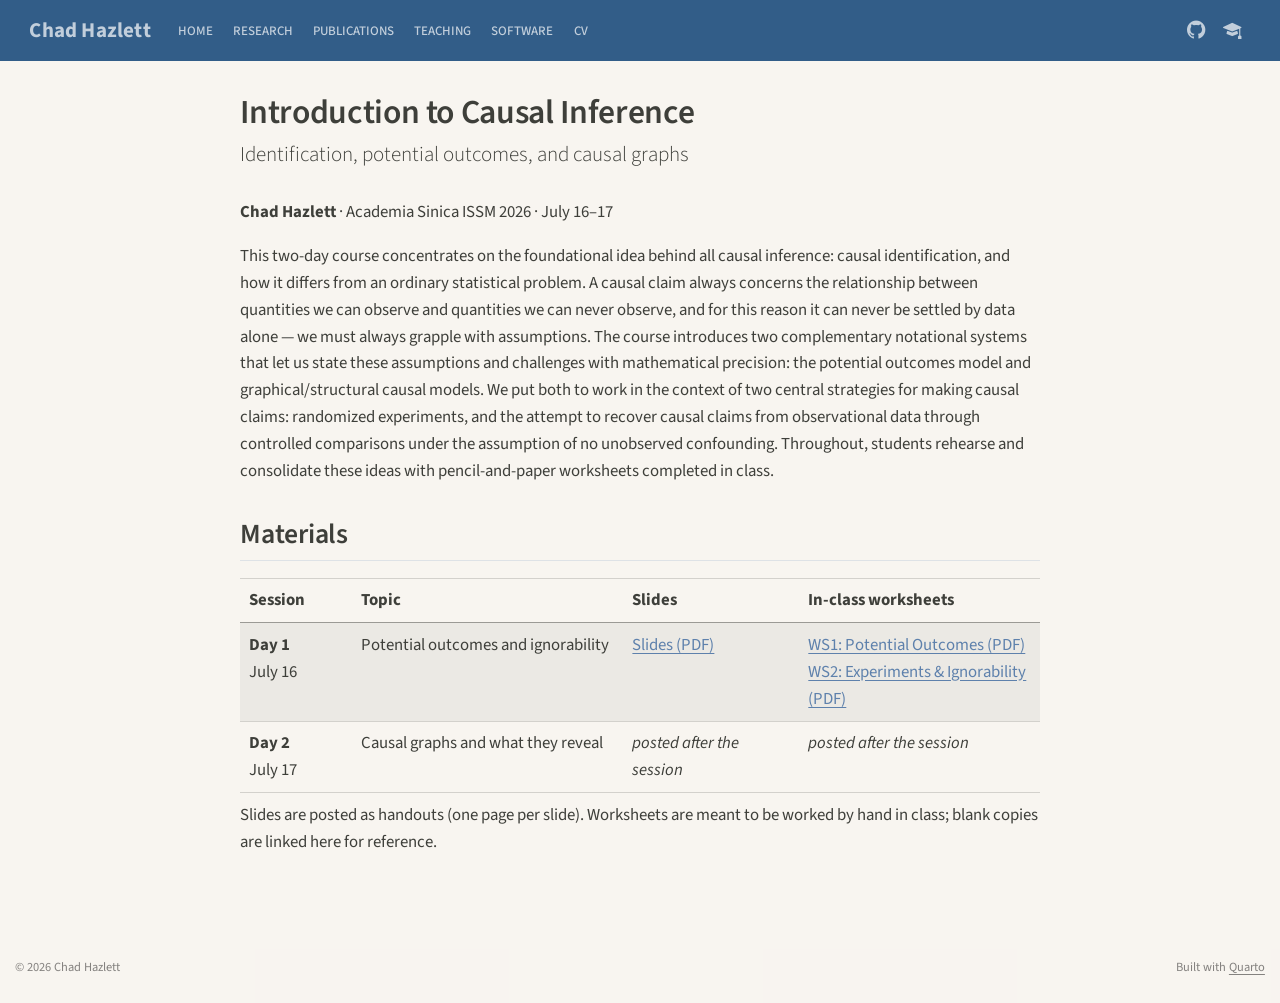
==== ISSM2026/index.html @ da1389f7 "Built site for gh-pages" ====
<!DOCTYPE html>
<html xmlns="http://www.w3.org/1999/xhtml" lang="en" xml:lang="en"><head>

<meta charset="utf-8">
<meta name="generator" content="quarto-1.9.38">

<meta name="viewport" content="width=device-width, initial-scale=1.0, user-scalable=yes">


<title>Introduction to Causal Inference – Chad Hazlett</title>
<style>
/* Default styles provided by pandoc.
** See https://pandoc.org/MANUAL.html#variables-for-html for config info.
*/
code{white-space: pre-wrap;}
span.smallcaps{font-variant: small-caps;}
div.columns{display: flex; gap: min(4vw, 1.5em);}
div.column{flex: auto; overflow-x: auto;}
div.hanging-indent{margin-left: 1.5em; text-indent: -1.5em;}
ul.task-list{list-style: none;}
ul.task-list li input[type="checkbox"] {
  width: 0.8em;
  margin: 0 0.8em 0.2em -1em; /* quarto-specific, see https://github.com/quarto-dev/quarto-cli/issues/4556 */ 
  vertical-align: middle;
}
</style>


<script src="../site_libs/quarto-nav/quarto-nav.js"></script>
<script src="../site_libs/quarto-nav/headroom.min.js"></script>
<script src="../site_libs/clipboard/clipboard.min.js"></script>
<script src="../site_libs/quarto-search/autocomplete.umd.js"></script>
<script src="../site_libs/quarto-search/fuse.min.js"></script>
<script src="../site_libs/quarto-search/quarto-search.js"></script>
<meta name="quarto:offset" content="../">
<link href="../assets/favicon.svg" rel="icon" type="image/svg+xml">
<script src="../site_libs/quarto-html/quarto.js" type="module"></script>
<script src="../site_libs/quarto-html/tabsets/tabsets.js" type="module"></script>
<script src="../site_libs/quarto-html/popper.min.js"></script>
<script src="../site_libs/quarto-html/tippy.umd.min.js"></script>
<script src="../site_libs/quarto-html/anchor.min.js"></script>
<link href="../site_libs/quarto-html/tippy.css" rel="stylesheet">
<link href="../site_libs/quarto-html/quarto-syntax-highlighting-15634bcf2e68342d4ad2dfa704d543f6.css" rel="stylesheet" id="quarto-text-highlighting-styles">
<script src="../site_libs/bootstrap/bootstrap.min.js"></script>
<link href="../site_libs/bootstrap/bootstrap-icons.css" rel="stylesheet">
<link href="../site_libs/bootstrap/bootstrap-825e820dcca35ba7382b4591555274e0.min.css" rel="stylesheet" append-hash="true" id="quarto-bootstrap" data-mode="light">
<script id="quarto-search-options" type="application/json">{
  "location": "navbar",
  "copy-button": false,
  "collapse-after": 3,
  "panel-placement": "end",
  "type": "overlay",
  "limit": 50,
  "keyboard-shortcut": [
    "f",
    "/",
    "s"
  ],
  "show-item-context": false,
  "language": {
    "search-no-results-text": "No results",
    "search-matching-documents-text": "matching documents",
    "search-copy-link-title": "Copy link to search",
    "search-hide-matches-text": "Hide additional matches",
    "search-more-match-text": "more match in this document",
    "search-more-matches-text": "more matches in this document",
    "search-clear-button-title": "Clear",
    "search-text-placeholder": "",
    "search-detached-cancel-button-title": "Cancel",
    "search-submit-button-title": "Submit",
    "search-label": "Search"
  }
}</script>
<style>html{ scroll-behavior: smooth; }</style>


<link rel="stylesheet" href="../styles/custom.scss">
</head>

<body class="nav-fixed fullcontent quarto-light">

<div id="quarto-search-results"></div>
  <header id="quarto-header" class="headroom fixed-top">
    <nav class="navbar navbar-expand-lg " data-bs-theme="dark">
      <div class="navbar-container container-fluid">
      <div class="navbar-brand-container mx-auto">
    <a class="navbar-brand" href="../index.html">
    <span class="navbar-title">Chad Hazlett</span>
    </a>
  </div>
          <button class="navbar-toggler" type="button" data-bs-toggle="collapse" data-bs-target="#navbarCollapse" aria-controls="navbarCollapse" role="menu" aria-expanded="false" aria-label="Toggle navigation" onclick="if (window.quartoToggleHeadroom) { window.quartoToggleHeadroom(); }">
  <span class="navbar-toggler-icon"></span>
</button>
          <div class="collapse navbar-collapse" id="navbarCollapse">
            <ul class="navbar-nav navbar-nav-scroll me-auto">
  <li class="nav-item">
    <a class="nav-link" href="../index.html"> 
<span class="menu-text">Home</span></a>
  </li>  
  <li class="nav-item">
    <a class="nav-link" href="../research.html"> 
<span class="menu-text">Research</span></a>
  </li>  
  <li class="nav-item">
    <a class="nav-link" href="../publications.html"> 
<span class="menu-text">Publications</span></a>
  </li>  
  <li class="nav-item">
    <a class="nav-link" href="../teaching.html"> 
<span class="menu-text">Teaching</span></a>
  </li>  
  <li class="nav-item">
    <a class="nav-link" href="../software.html"> 
<span class="menu-text">Software</span></a>
  </li>  
  <li class="nav-item">
    <a class="nav-link" href="../cv.html"> 
<span class="menu-text">CV</span></a>
  </li>  
</ul>
            <ul class="navbar-nav navbar-nav-scroll ms-auto">
  <li class="nav-item compact">
    <a class="nav-link" href="https://github.com/chadhazlett"> <i class="bi bi-github" role="img" aria-label="GitHub">
</i> 
<span class="menu-text"></span></a>
  </li>  
  <li class="nav-item compact">
    <a class="nav-link" href="https://scholar.google.com/citations?user=pbD0dGwAAAAJ"> <i class="bi bi-mortarboard-fill" role="img" aria-label="Google Scholar">
</i> 
<span class="menu-text"></span></a>
  </li>  
</ul>
          </div> <!-- /navcollapse -->
            <div class="quarto-navbar-tools">
</div>
      </div> <!-- /container-fluid -->
    </nav>
</header>
<!-- content -->
<div id="quarto-content" class="quarto-container page-columns page-rows-contents page-layout-article page-navbar">
<!-- sidebar -->
<!-- margin-sidebar -->
    
<!-- main -->
<main class="content" id="quarto-document-content">

<header id="title-block-header" class="quarto-title-block default">
<div class="quarto-title">
<h1 class="title">Introduction to Causal Inference</h1>
<p class="subtitle lead">Identification, potential outcomes, and causal graphs</p>
</div>



<div class="quarto-title-meta">

    
  
    
  </div>
  


</header>


<p><strong>Chad Hazlett</strong> · Academia Sinica ISSM 2026 · July 16–17</p>
<p>This two-day course concentrates on the foundational idea behind all causal inference: causal identification, and how it differs from an ordinary statistical problem. A causal claim always concerns the relationship between quantities we can observe and quantities we can never observe, and for this reason it can never be settled by data alone — we must always grapple with assumptions. The course introduces two complementary notational systems that let us state these assumptions and challenges with mathematical precision: the potential outcomes model and graphical/structural causal models. We put both to work in the context of two central strategies for making causal claims: randomized experiments, and the attempt to recover causal claims from observational data through controlled comparisons under the assumption of no unobserved confounding. Throughout, students rehearse and consolidate these ideas with pencil-and-paper worksheets completed in class.</p>
<section id="materials" class="level2">
<h2 class="anchored" data-anchor-id="materials">Materials</h2>
<table class="table-striped caption-top table">
<colgroup>
<col style="width: 14%">
<col style="width: 34%">
<col style="width: 22%">
<col style="width: 30%">
</colgroup>
<thead>
<tr class="header">
<th>Session</th>
<th>Topic</th>
<th>Slides</th>
<th>In-class worksheets</th>
</tr>
</thead>
<tbody>
<tr class="odd">
<td><strong>Day 1</strong> <br> July 16</td>
<td>Potential outcomes and ignorability</td>
<td><a href="ISSM2026_Day1_slides.pdf" target="_blank">Slides (PDF)</a></td>
<td><a href="ISSM2026_WS1_potential_outcomes.pdf" target="_blank">WS1: Potential Outcomes (PDF)</a> <br> <a href="ISSM2026_WS2_experiments_ignorability.pdf" target="_blank">WS2: Experiments &amp; Ignorability (PDF)</a></td>
</tr>
<tr class="even">
<td><strong>Day 2</strong> <br> July 17</td>
<td>Causal graphs and what they reveal</td>
<td><em>posted after the session</em></td>
<td><em>posted after the session</em></td>
</tr>
</tbody>
</table>
<p>Slides are posted as handouts (one page per slide). Worksheets are meant to be worked by hand in class; blank copies are linked here for reference.</p>


</section>

</main> <!-- /main -->
<script id="quarto-html-after-body" type="application/javascript">
  window.document.addEventListener("DOMContentLoaded", function (event) {
    const icon = "";
    const anchorJS = new window.AnchorJS();
    anchorJS.options = {
      placement: 'right',
      icon: icon
    };
    anchorJS.add('.anchored');
    const isCodeAnnotation = (el) => {
      for (const clz of el.classList) {
        if (clz.startsWith('code-annotation-')) {                     
          return true;
        }
      }
      return false;
    }
    const onCopySuccess = function(e) {
      // button target
      const button = e.trigger;
      // don't keep focus
      button.blur();
      // flash "checked"
      button.classList.add('code-copy-button-checked');
      var currentTitle = button.getAttribute("title");
      button.setAttribute("title", "Copied!");
      let tooltip;
      if (window.bootstrap) {
        button.setAttribute("data-bs-toggle", "tooltip");
        button.setAttribute("data-bs-placement", "left");
        button.setAttribute("data-bs-title", "Copied!");
        tooltip = new bootstrap.Tooltip(button, 
          { trigger: "manual", 
            customClass: "code-copy-button-tooltip",
            offset: [0, -8]});
        tooltip.show();    
      }
      setTimeout(function() {
        if (tooltip) {
          tooltip.hide();
          button.removeAttribute("data-bs-title");
          button.removeAttribute("data-bs-toggle");
          button.removeAttribute("data-bs-placement");
        }
        button.setAttribute("title", currentTitle);
        button.classList.remove('code-copy-button-checked');
      }, 1000);
      // clear code selection
      e.clearSelection();
    }
    const getTextToCopy = function(trigger) {
      const outerScaffold = trigger.parentElement.cloneNode(true);
      const codeEl = outerScaffold.querySelector('code');
      for (const childEl of codeEl.children) {
        if (isCodeAnnotation(childEl)) {
          childEl.remove();
        }
      }
      return codeEl.innerText;
    }
    const clipboard = new window.ClipboardJS('.code-copy-button:not([data-in-quarto-modal])', {
      text: getTextToCopy
    });
    clipboard.on('success', onCopySuccess);
    if (window.document.getElementById('quarto-embedded-source-code-modal')) {
      const clipboardModal = new window.ClipboardJS('.code-copy-button[data-in-quarto-modal]', {
        text: getTextToCopy,
        container: window.document.getElementById('quarto-embedded-source-code-modal')
      });
      clipboardModal.on('success', onCopySuccess);
    }
      var localhostRegex = new RegExp(/^(?:http|https):\/\/localhost\:?[0-9]*\//);
      var mailtoRegex = new RegExp(/^mailto:/);
        var filterRegex = new RegExp("https:\/\/chadhazlett\.com");
      var isInternal = (href) => {
          return filterRegex.test(href) || localhostRegex.test(href) || mailtoRegex.test(href);
      }
      // Inspect non-navigation links and adorn them if external
     var links = window.document.querySelectorAll('a[href]:not(.nav-link):not(.navbar-brand):not(.toc-action):not(.sidebar-link):not(.sidebar-item-toggle):not(.pagination-link):not(.no-external):not([aria-hidden]):not(.dropdown-item):not(.quarto-navigation-tool):not(.about-link)');
      for (var i=0; i<links.length; i++) {
        const link = links[i];
        if (!isInternal(link.href)) {
          // undo the damage that might have been done by quarto-nav.js in the case of
          // links that we want to consider external
          if (link.dataset.originalHref !== undefined) {
            link.href = link.dataset.originalHref;
          }
            // target, if specified
            link.setAttribute("target", "_blank");
            if (link.getAttribute("rel") === null) {
              link.setAttribute("rel", "noopener");
            }
        }
      }
    function tippyHover(el, contentFn, onTriggerFn, onUntriggerFn) {
      const config = {
        allowHTML: true,
        maxWidth: 500,
        delay: 100,
        arrow: false,
        appendTo: function(el) {
            return el.parentElement;
        },
        interactive: true,
        interactiveBorder: 10,
        theme: 'quarto',
        placement: 'bottom-start',
      };
      if (contentFn) {
        config.content = contentFn;
      }
      if (onTriggerFn) {
        config.onTrigger = onTriggerFn;
      }
      if (onUntriggerFn) {
        config.onUntrigger = onUntriggerFn;
      }
      window.tippy(el, config); 
    }
    const noterefs = window.document.querySelectorAll('a[role="doc-noteref"]');
    for (var i=0; i<noterefs.length; i++) {
      const ref = noterefs[i];
      tippyHover(ref, function() {
        // use id or data attribute instead here
        let href = ref.getAttribute('data-footnote-href') || ref.getAttribute('href');
        try { href = new URL(href).hash; } catch {}
        const id = href.replace(/^#\/?/, "");
        const note = window.document.getElementById(id);
        if (note) {
          return note.innerHTML;
        } else {
          return "";
        }
      });
    }
    const xrefs = window.document.querySelectorAll('a.quarto-xref');
    const processXRef = (id, note) => {
      // Strip column container classes
      const stripColumnClz = (el) => {
        el.classList.remove("page-full", "page-columns");
        if (el.children) {
          for (const child of el.children) {
            stripColumnClz(child);
          }
        }
      }
      stripColumnClz(note)
      if (id === null || id.startsWith('sec-')) {
        // Special case sections, only their first couple elements
        const container = document.createElement("div");
        if (note.children && note.children.length > 2) {
          container.appendChild(note.children[0].cloneNode(true));
          for (let i = 1; i < note.children.length; i++) {
            const child = note.children[i];
            if (child.tagName === "P" && child.innerText === "") {
              continue;
            } else {
              container.appendChild(child.cloneNode(true));
              break;
            }
          }
          if (window.Quarto?.typesetMath) {
            window.Quarto.typesetMath(container);
          }
          return container.innerHTML
        } else {
          if (window.Quarto?.typesetMath) {
            window.Quarto.typesetMath(note);
          }
          return note.innerHTML;
        }
      } else {
        // Remove any anchor links if they are present
        const anchorLink = note.querySelector('a.anchorjs-link');
        if (anchorLink) {
          anchorLink.remove();
        }
        if (window.Quarto?.typesetMath) {
          window.Quarto.typesetMath(note);
        }
        if (note.classList.contains("callout")) {
          return note.outerHTML;
        } else {
          return note.innerHTML;
        }
      }
    }
    for (var i=0; i<xrefs.length; i++) {
      const xref = xrefs[i];
      tippyHover(xref, undefined, function(instance) {
        instance.disable();
        let url = xref.getAttribute('href');
        let hash = undefined; 
        if (url.startsWith('#')) {
          hash = url;
        } else {
          try { hash = new URL(url).hash; } catch {}
        }
        if (hash) {
          const id = hash.replace(/^#\/?/, "");
          const note = window.document.getElementById(id);
          if (note !== null) {
            try {
              const html = processXRef(id, note.cloneNode(true));
              instance.setContent(html);
            } finally {
              instance.enable();
              instance.show();
            }
          } else {
            // See if we can fetch this
            fetch(url.split('#')[0])
            .then(res => res.text())
            .then(html => {
              const parser = new DOMParser();
              const htmlDoc = parser.parseFromString(html, "text/html");
              const note = htmlDoc.getElementById(id);
              if (note !== null) {
                const html = processXRef(id, note);
                instance.setContent(html);
              } 
            }).finally(() => {
              instance.enable();
              instance.show();
            });
          }
        } else {
          // See if we can fetch a full url (with no hash to target)
          // This is a special case and we should probably do some content thinning / targeting
          fetch(url)
          .then(res => res.text())
          .then(html => {
            const parser = new DOMParser();
            const htmlDoc = parser.parseFromString(html, "text/html");
            const note = htmlDoc.querySelector('main.content');
            if (note !== null) {
              // This should only happen for chapter cross references
              // (since there is no id in the URL)
              // remove the first header
              if (note.children.length > 0 && note.children[0].tagName === "HEADER") {
                note.children[0].remove();
              }
              const html = processXRef(null, note);
              instance.setContent(html);
            } 
          }).finally(() => {
            instance.enable();
            instance.show();
          });
        }
      }, function(instance) {
      });
    }
        let selectedAnnoteEl;
        const selectorForAnnotation = ( cell, annotation) => {
          let cellAttr = 'data-code-cell="' + cell + '"';
          let lineAttr = 'data-code-annotation="' +  annotation + '"';
          const selector = 'span[' + cellAttr + '][' + lineAttr + ']';
          return selector;
        }
        const selectCodeLines = (annoteEl) => {
          const doc = window.document;
          const targetCell = annoteEl.getAttribute("data-target-cell");
          const targetAnnotation = annoteEl.getAttribute("data-target-annotation");
          const annoteSpan = window.document.querySelector(selectorForAnnotation(targetCell, targetAnnotation));
          const lines = annoteSpan.getAttribute("data-code-lines").split(",");
          const lineIds = lines.map((line) => {
            return targetCell + "-" + line;
          })
          let top = null;
          let height = null;
          let parent = null;
          if (lineIds.length > 0) {
              //compute the position of the single el (top and bottom and make a div)
              const el = window.document.getElementById(lineIds[0]);
              top = el.offsetTop;
              height = el.offsetHeight;
              parent = el.parentElement.parentElement;
            if (lineIds.length > 1) {
              const lastEl = window.document.getElementById(lineIds[lineIds.length - 1]);
              const bottom = lastEl.offsetTop + lastEl.offsetHeight;
              height = bottom - top;
            }
            if (top !== null && height !== null && parent !== null) {
              // cook up a div (if necessary) and position it 
              let div = window.document.getElementById("code-annotation-line-highlight");
              if (div === null) {
                div = window.document.createElement("div");
                div.setAttribute("id", "code-annotation-line-highlight");
                div.style.position = 'absolute';
                parent.appendChild(div);
              }
              div.style.top = top - 2 + "px";
              div.style.height = height + 4 + "px";
              div.style.left = 0;
              let gutterDiv = window.document.getElementById("code-annotation-line-highlight-gutter");
              if (gutterDiv === null) {
                gutterDiv = window.document.createElement("div");
                gutterDiv.setAttribute("id", "code-annotation-line-highlight-gutter");
                gutterDiv.style.position = 'absolute';
                const codeCell = window.document.getElementById(targetCell);
                const gutter = codeCell.querySelector('.code-annotation-gutter');
                gutter.appendChild(gutterDiv);
              }
              gutterDiv.style.top = top - 2 + "px";
              gutterDiv.style.height = height + 4 + "px";
            }
            selectedAnnoteEl = annoteEl;
          }
        };
        const unselectCodeLines = () => {
          const elementsIds = ["code-annotation-line-highlight", "code-annotation-line-highlight-gutter"];
          elementsIds.forEach((elId) => {
            const div = window.document.getElementById(elId);
            if (div) {
              div.remove();
            }
          });
          selectedAnnoteEl = undefined;
        };
          // Handle positioning of the toggle
      window.addEventListener(
        "resize",
        throttle(() => {
          elRect = undefined;
          if (selectedAnnoteEl) {
            selectCodeLines(selectedAnnoteEl);
          }
        }, 10)
      );
      function throttle(fn, ms) {
      let throttle = false;
      let timer;
        return (...args) => {
          if(!throttle) { // first call gets through
              fn.apply(this, args);
              throttle = true;
          } else { // all the others get throttled
              if(timer) clearTimeout(timer); // cancel #2
              timer = setTimeout(() => {
                fn.apply(this, args);
                timer = throttle = false;
              }, ms);
          }
        };
      }
        // Attach click handler to the DT
        const annoteDls = window.document.querySelectorAll('dt[data-target-cell]');
        for (const annoteDlNode of annoteDls) {
          annoteDlNode.addEventListener('click', (event) => {
            const clickedEl = event.target;
            if (clickedEl !== selectedAnnoteEl) {
              unselectCodeLines();
              const activeEl = window.document.querySelector('dt[data-target-cell].code-annotation-active');
              if (activeEl) {
                activeEl.classList.remove('code-annotation-active');
              }
              selectCodeLines(clickedEl);
              clickedEl.classList.add('code-annotation-active');
            } else {
              // Unselect the line
              unselectCodeLines();
              clickedEl.classList.remove('code-annotation-active');
            }
          });
        }
    const findCites = (el) => {
      const parentEl = el.parentElement;
      if (parentEl) {
        const cites = parentEl.dataset.cites;
        if (cites) {
          return {
            el,
            cites: cites.split(' ')
          };
        } else {
          return findCites(el.parentElement)
        }
      } else {
        return undefined;
      }
    };
    var bibliorefs = window.document.querySelectorAll('a[role="doc-biblioref"]');
    for (var i=0; i<bibliorefs.length; i++) {
      const ref = bibliorefs[i];
      const citeInfo = findCites(ref);
      if (citeInfo) {
        tippyHover(citeInfo.el, function() {
          var popup = window.document.createElement('div');
          citeInfo.cites.forEach(function(cite) {
            var citeDiv = window.document.createElement('div');
            citeDiv.classList.add('hanging-indent');
            citeDiv.classList.add('csl-entry');
            var biblioDiv = window.document.getElementById('ref-' + cite);
            if (biblioDiv) {
              citeDiv.innerHTML = biblioDiv.innerHTML;
            }
            popup.appendChild(citeDiv);
          });
          return popup.innerHTML;
        });
      }
    }
  });
  </script>
</div> <!-- /content -->
<footer class="footer">
  <div class="nav-footer">
    <div class="nav-footer-left">
<p>© 2026 Chad Hazlett</p>
</div>   
    <div class="nav-footer-center">
      &nbsp;
    </div>
    <div class="nav-footer-right">
<p>Built with <a href="https://quarto.org">Quarto</a></p>
</div>
  </div>
</footer>




<script src="../site_libs/quarto-html/zenscroll-min.js"></script>
</body></html>
---- site_libs/quarto-html/tippy.css ----
.tippy-box[data-animation=fade][data-state=hidden]{opacity:0}[data-tippy-root]{max-width:calc(100vw - 10px)}.tippy-box{position:relative;background-color:#333;color:#fff;border-radius:4px;font-size:14px;line-height:1.4;white-space:normal;outline:0;transition-property:transform,visibility,opacity}.tippy-box[data-placement^=top]>.tippy-arrow{bottom:0}.tippy-box[data-placement^=top]>.tippy-arrow:before{bottom:-7px;left:0;border-width:8px 8px 0;border-top-color:initial;transform-origin:center top}.tippy-box[data-placement^=bottom]>.tippy-arrow{top:0}.tippy-box[data-placement^=bottom]>.tippy-arrow:before{top:-7px;left:0;border-width:0 8px 8px;border-bottom-color:initial;transform-origin:center bottom}.tippy-box[data-placement^=left]>.tippy-arrow{right:0}.tippy-box[data-placement^=left]>.tippy-arrow:before{border-width:8px 0 8px 8px;border-left-color:initial;right:-7px;transform-origin:center left}.tippy-box[data-placement^=right]>.tippy-arrow{left:0}.tippy-box[data-placement^=right]>.tippy-arrow:before{left:-7px;border-width:8px 8px 8px 0;border-right-color:initial;transform-origin:center right}.tippy-box[data-inertia][data-state=visible]{transition-timing-function:cubic-bezier(.54,1.5,.38,1.11)}.tippy-arrow{width:16px;height:16px;color:#333}.tippy-arrow:before{content:"";position:absolute;border-color:transparent;border-style:solid}.tippy-content{position:relative;padding:5px 9px;z-index:1}
---- site_libs/quarto-html/quarto-syntax-highlighting-15634bcf2e68342d4ad2dfa704d543f6.css ----
/* quarto syntax highlight colors */
:root {
  --quarto-hl-ot-color: #003B4F;
  --quarto-hl-at-color: #657422;
  --quarto-hl-ss-color: #20794D;
  --quarto-hl-an-color: #5E5E5E;
  --quarto-hl-fu-color: #4758AB;
  --quarto-hl-st-color: #20794D;
  --quarto-hl-cf-color: #003B4F;
  --quarto-hl-op-color: #5E5E5E;
  --quarto-hl-er-color: #AD0000;
  --quarto-hl-bn-color: #AD0000;
  --quarto-hl-al-color: #AD0000;
  --quarto-hl-va-color: #111111;
  --quarto-hl-bu-color: inherit;
  --quarto-hl-ex-color: inherit;
  --quarto-hl-pp-color: #AD0000;
  --quarto-hl-in-color: #5E5E5E;
  --quarto-hl-vs-color: #20794D;
  --quarto-hl-wa-color: #5E5E5E;
  --quarto-hl-do-color: #5E5E5E;
  --quarto-hl-im-color: #00769E;
  --quarto-hl-ch-color: #20794D;
  --quarto-hl-dt-color: #AD0000;
  --quarto-hl-fl-color: #AD0000;
  --quarto-hl-co-color: #5E5E5E;
  --quarto-hl-cv-color: #5E5E5E;
  --quarto-hl-cn-color: #8f5902;
  --quarto-hl-sc-color: #5E5E5E;
  --quarto-hl-dv-color: #AD0000;
  --quarto-hl-kw-color: #003B4F;
}

/* other quarto variables */
:root {
  --quarto-font-monospace: SFMono-Regular, Menlo, Monaco, Consolas, "Liberation Mono", "Courier New", monospace;
}

/* syntax highlight based on Pandoc's rules */
pre > code.sourceCode > span {
  color: #003B4F;
}

code.sourceCode > span {
  color: #003B4F;
}

div.sourceCode,
div.sourceCode pre.sourceCode {
  color: #003B4F;
}

/* Normal */
code span {
  color: #003B4F;
}

/* Alert */
code span.al {
  color: #AD0000;
  font-style: inherit;
}

/* Annotation */
code span.an {
  color: #5E5E5E;
  font-style: inherit;
}

/* Attribute */
code span.at {
  color: #657422;
  font-style: inherit;
}

/* BaseN */
code span.bn {
  color: #AD0000;
  font-style: inherit;
}

/* BuiltIn */
code span.bu {
  font-style: inherit;
}

/* ControlFlow */
code span.cf {
  color: #003B4F;
  font-weight: bold;
  font-style: inherit;
}

/* Char */
code span.ch {
  color: #20794D;
  font-style: inherit;
}

/* Constant */
code span.cn {
  color: #8f5902;
  font-style: inherit;
}

/* Comment */
code span.co {
  color: #5E5E5E;
  font-style: inherit;
}

/* CommentVar */
code span.cv {
  color: #5E5E5E;
  font-style: italic;
}

/* Documentation */
code span.do {
  color: #5E5E5E;
  font-style: italic;
}

/* DataType */
code span.dt {
  color: #AD0000;
  font-style: inherit;
}

/* DecVal */
code span.dv {
  color: #AD0000;
  font-style: inherit;
}

/* Error */
code span.er {
  color: #AD0000;
  font-style: inherit;
}

/* Extension */
code span.ex {
  font-style: inherit;
}

/* Float */
code span.fl {
  color: #AD0000;
  font-style: inherit;
}

/* Function */
code span.fu {
  color: #4758AB;
  font-style: inherit;
}

/* Import */
code span.im {
  color: #00769E;
  font-style: inherit;
}

/* Information */
code span.in {
  color: #5E5E5E;
  font-style: inherit;
}

/* Keyword */
code span.kw {
  color: #003B4F;
  font-weight: bold;
  font-style: inherit;
}

/* Operator */
code span.op {
  color: #5E5E5E;
  font-style: inherit;
}

/* Other */
code span.ot {
  color: #003B4F;
  font-style: inherit;
}

/* Preprocessor */
code span.pp {
  color: #AD0000;
  font-style: inherit;
}

/* SpecialChar */
code span.sc {
  color: #5E5E5E;
  font-style: inherit;
}

/* SpecialString */
code span.ss {
  color: #20794D;
  font-style: inherit;
}

/* String */
code span.st {
  color: #20794D;
  font-style: inherit;
}

/* Variable */
code span.va {
  color: #111111;
  font-style: inherit;
}

/* VerbatimString */
code span.vs {
  color: #20794D;
  font-style: inherit;
}

/* Warning */
code span.wa {
  color: #5E5E5E;
  font-style: italic;
}

.prevent-inlining {
  content: "</";
}

/*# sourceMappingURL=f23921c56f73e400b49028c9186a1aa0.css.map */
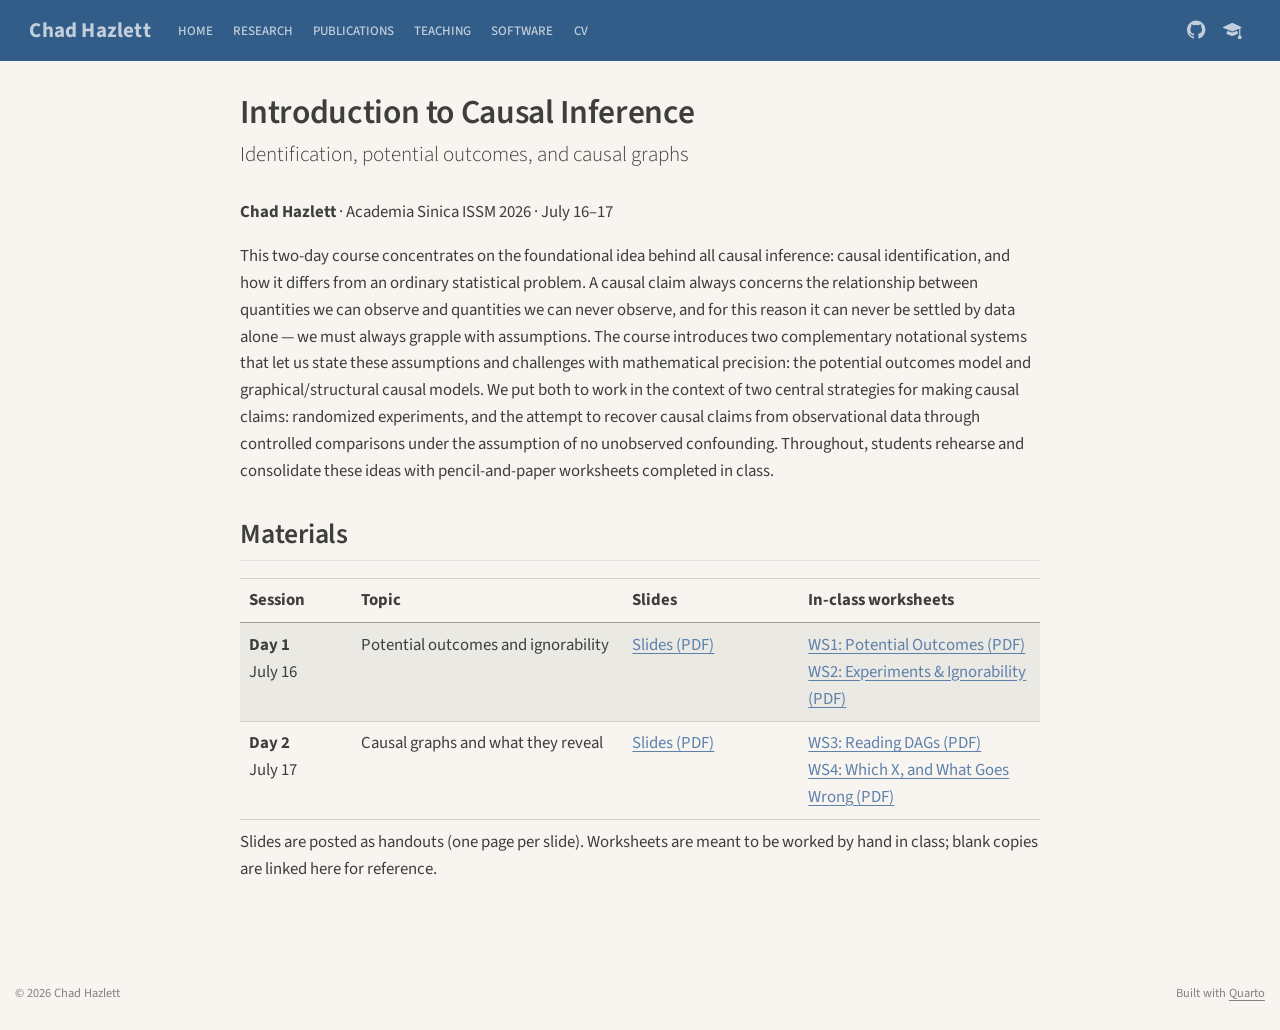
==== commit 732ccc0c: "Built site for gh-pages" ====
--- a/ISSM2026/index.html
+++ b/ISSM2026/index.html
@@ -193,8 +193,8 @@
 <tr class="even">
 <td><strong>Day 2</strong> <br> July 17</td>
 <td>Causal graphs and what they reveal</td>
-<td><em>posted after the session</em></td>
-<td><em>posted after the session</em></td>
+<td><a href="ISSM2026_Day2_slides.pdf" target="_blank">Slides (PDF)</a></td>
+<td><a href="ISSM2026_WS3_reading_dags.pdf" target="_blank">WS3: Reading DAGs (PDF)</a> <br> <a href="ISSM2026_WS4_which_x.pdf" target="_blank">WS4: Which X, and What Goes Wrong (PDF)</a></td>
 </tr>
 </tbody>
 </table>
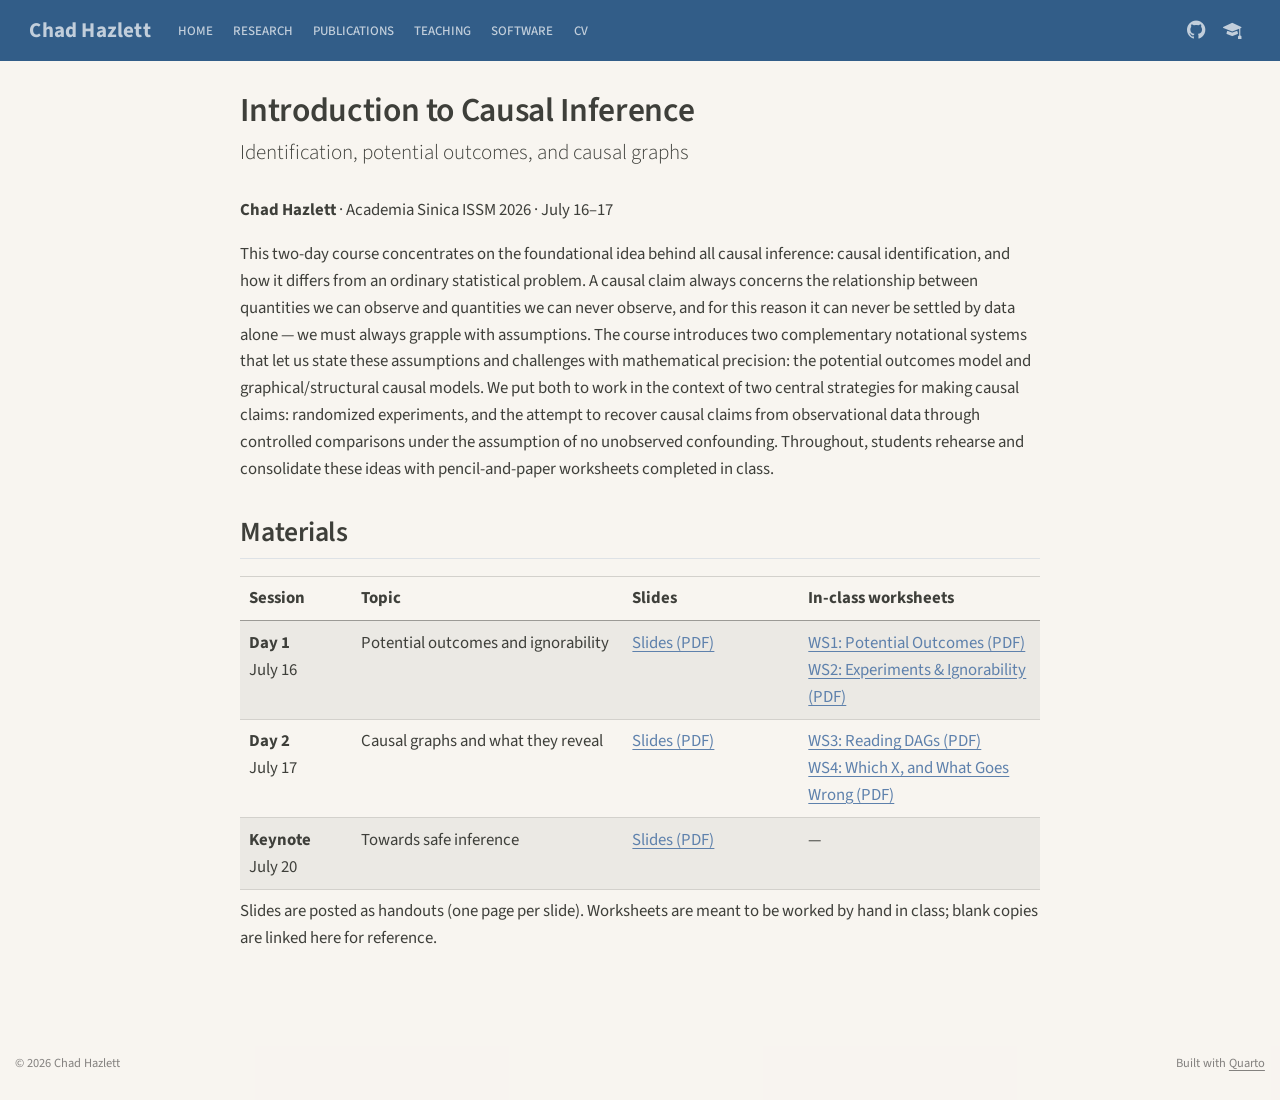
==== commit c533496c: "Built site for gh-pages" ====
--- a/ISSM2026/index.html
+++ b/ISSM2026/index.html
@@ -2,7 +2,7 @@
 <html xmlns="http://www.w3.org/1999/xhtml" lang="en" xml:lang="en"><head>
 
 <meta charset="utf-8">
-<meta name="generator" content="quarto-1.9.38">
+<meta name="generator" content="quarto-1.10.18">
 
 <meta name="viewport" content="width=device-width, initial-scale=1.0, user-scalable=yes">
 
@@ -12,10 +12,13 @@
 /* Default styles provided by pandoc.
 ** See https://pandoc.org/MANUAL.html#variables-for-html for config info.
 */
-code{white-space: pre-wrap;}
 span.smallcaps{font-variant: small-caps;}
-div.columns{display: flex; gap: min(4vw, 1.5em);}
-div.column{flex: auto; overflow-x: auto;}
+div.columns{display: flex; gap: 1.5em;}
+div.column{flex: auto;}
+@media screen {
+div.columns{gap: min(4vw, 1.5em);}
+div.column{overflow-x: auto;}
+}
 div.hanging-indent{margin-left: 1.5em; text-indent: -1.5em;}
 ul.task-list{list-style: none;}
 ul.task-list li input[type="checkbox"] {
@@ -40,10 +43,10 @@
 <script src="../site_libs/quarto-html/tippy.umd.min.js"></script>
 <script src="../site_libs/quarto-html/anchor.min.js"></script>
 <link href="../site_libs/quarto-html/tippy.css" rel="stylesheet">
-<link href="../site_libs/quarto-html/quarto-syntax-highlighting-15634bcf2e68342d4ad2dfa704d543f6.css" rel="stylesheet" id="quarto-text-highlighting-styles">
+<link href="../site_libs/quarto-html/quarto-syntax-highlighting-64a204ab8560d761af7679ceaba22944.css" rel="stylesheet" id="quarto-text-highlighting-styles">
 <script src="../site_libs/bootstrap/bootstrap.min.js"></script>
 <link href="../site_libs/bootstrap/bootstrap-icons.css" rel="stylesheet">
-<link href="../site_libs/bootstrap/bootstrap-825e820dcca35ba7382b4591555274e0.min.css" rel="stylesheet" append-hash="true" id="quarto-bootstrap" data-mode="light">
+<link href="../site_libs/bootstrap/bootstrap-54cf8a13d1585bff7bdb09ed9e839d9c.min.css" rel="stylesheet" append-hash="true" id="quarto-bootstrap" data-mode="light">
 <script id="quarto-search-options" type="application/json">{
   "location": "navbar",
   "copy-button": false,
@@ -196,6 +199,12 @@
 <td><a href="ISSM2026_Day2_slides.pdf" target="_blank">Slides (PDF)</a></td>
 <td><a href="ISSM2026_WS3_reading_dags.pdf" target="_blank">WS3: Reading DAGs (PDF)</a> <br> <a href="ISSM2026_WS4_which_x.pdf" target="_blank">WS4: Which X, and What Goes Wrong (PDF)</a></td>
 </tr>
+<tr class="odd">
+<td><strong>Keynote</strong> <br> July 20</td>
+<td>Towards safe inference</td>
+<td><a href="ISSM2026_Keynote_safe_inference.pdf" target="_blank">Slides (PDF)</a></td>
+<td>—</td>
+</tr>
 </tbody>
 </table>
 <p>Slides are posted as handouts (one page per slide). Worksheets are meant to be worked by hand in class; blank copies are linked here for reference.</p>
--- a/site_libs/quarto-html/quarto-syntax-highlighting-64a204ab8560d761af7679ceaba22944.css
+++ b/site_libs/quarto-html/quarto-syntax-highlighting-64a204ab8560d761af7679ceaba22944.css
@@ -0,0 +1,236 @@
+/* quarto syntax highlight colors */
+:root {
+  --quarto-hl-ot-color: #003B4F;
+  --quarto-hl-at-color: #657422;
+  --quarto-hl-ss-color: #20794D;
+  --quarto-hl-an-color: #5E5E5E;
+  --quarto-hl-fu-color: #4758AB;
+  --quarto-hl-st-color: #20794D;
+  --quarto-hl-cf-color: #003B4F;
+  --quarto-hl-op-color: #5E5E5E;
+  --quarto-hl-er-color: #AD0000;
+  --quarto-hl-bn-color: #AD0000;
+  --quarto-hl-al-color: #AD0000;
+  --quarto-hl-va-color: #111111;
+  --quarto-hl-bu-color: inherit;
+  --quarto-hl-ex-color: inherit;
+  --quarto-hl-pp-color: #AD0000;
+  --quarto-hl-in-color: #5E5E5E;
+  --quarto-hl-vs-color: #20794D;
+  --quarto-hl-wa-color: #5E5E5E;
+  --quarto-hl-do-color: #5E5E5E;
+  --quarto-hl-im-color: #00769E;
+  --quarto-hl-ch-color: #20794D;
+  --quarto-hl-dt-color: #AD0000;
+  --quarto-hl-fl-color: #AD0000;
+  --quarto-hl-co-color: #5E5E5E;
+  --quarto-hl-cv-color: #5E5E5E;
+  --quarto-hl-cn-color: #8f5902;
+  --quarto-hl-sc-color: #5E5E5E;
+  --quarto-hl-dv-color: #AD0000;
+  --quarto-hl-kw-color: #003B4F;
+}
+
+/* other quarto variables */
+:root {
+  --quarto-font-monospace: SFMono-Regular, Menlo, Monaco, Consolas, "Liberation Mono", "Courier New", monospace;
+}
+
+/* syntax highlight based on Pandoc's rules */
+pre > code.sourceCode > span {
+  color: #003B4F;
+}
+
+code.sourceCode > span {
+  color: #003B4F;
+}
+
+div.sourceCode,
+div.sourceCode pre.sourceCode {
+  color: #003B4F;
+}
+
+/* Normal */
+code span {
+  color: #003B4F;
+}
+
+/* Alert */
+code span.al {
+  color: #AD0000;
+  font-style: inherit;
+}
+
+/* Annotation */
+code span.an {
+  color: #5E5E5E;
+  font-style: inherit;
+}
+
+/* Attribute */
+code span.at {
+  color: #657422;
+  font-style: inherit;
+}
+
+/* BaseN */
+code span.bn {
+  color: #AD0000;
+  font-style: inherit;
+}
+
+/* BuiltIn */
+code span.bu {
+  font-style: inherit;
+}
+
+/* ControlFlow */
+code span.cf {
+  color: #003B4F;
+  font-weight: bold;
+  font-style: inherit;
+}
+
+/* Char */
+code span.ch {
+  color: #20794D;
+  font-style: inherit;
+}
+
+/* Constant */
+code span.cn {
+  color: #8f5902;
+  font-style: inherit;
+}
+
+/* Comment */
+code span.co {
+  color: #5E5E5E;
+  font-style: inherit;
+}
+
+/* CommentVar */
+code span.cv {
+  color: #5E5E5E;
+  font-style: italic;
+}
+
+/* Documentation */
+code span.do {
+  color: #5E5E5E;
+  font-style: italic;
+}
+
+/* DataType */
+code span.dt {
+  color: #AD0000;
+  font-style: inherit;
+}
+
+/* DecVal */
+code span.dv {
+  color: #AD0000;
+  font-style: inherit;
+}
+
+/* Error */
+code span.er {
+  color: #AD0000;
+  font-style: inherit;
+}
+
+/* Extension */
+code span.ex {
+  font-style: inherit;
+}
+
+/* Float */
+code span.fl {
+  color: #AD0000;
+  font-style: inherit;
+}
+
+/* Function */
+code span.fu {
+  color: #4758AB;
+  font-style: inherit;
+}
+
+/* Import */
+code span.im {
+  color: #00769E;
+  font-style: inherit;
+}
+
+/* Information */
+code span.in {
+  color: #5E5E5E;
+  font-style: inherit;
+}
+
+/* Keyword */
+code span.kw {
+  color: #003B4F;
+  font-weight: bold;
+  font-style: inherit;
+}
+
+/* Operator */
+code span.op {
+  color: #5E5E5E;
+  font-style: inherit;
+}
+
+/* Other */
+code span.ot {
+  color: #003B4F;
+  font-style: inherit;
+}
+
+/* Preprocessor */
+code span.pp {
+  color: #AD0000;
+  font-style: inherit;
+}
+
+/* SpecialChar */
+code span.sc {
+  color: #5E5E5E;
+  font-style: inherit;
+}
+
+/* SpecialString */
+code span.ss {
+  color: #20794D;
+  font-style: inherit;
+}
+
+/* String */
+code span.st {
+  color: #20794D;
+  font-style: inherit;
+}
+
+/* Variable */
+code span.va {
+  color: #111111;
+  font-style: inherit;
+}
+
+/* VerbatimString */
+code span.vs {
+  color: #20794D;
+  font-style: inherit;
+}
+
+/* Warning */
+code span.wa {
+  color: #5E5E5E;
+  font-style: italic;
+}
+
+.prevent-inlining {
+  content: "</";
+}
+
+/*# sourceMappingURL=9d8d5bb603a83b8298b89080a598c93b.css.map */
